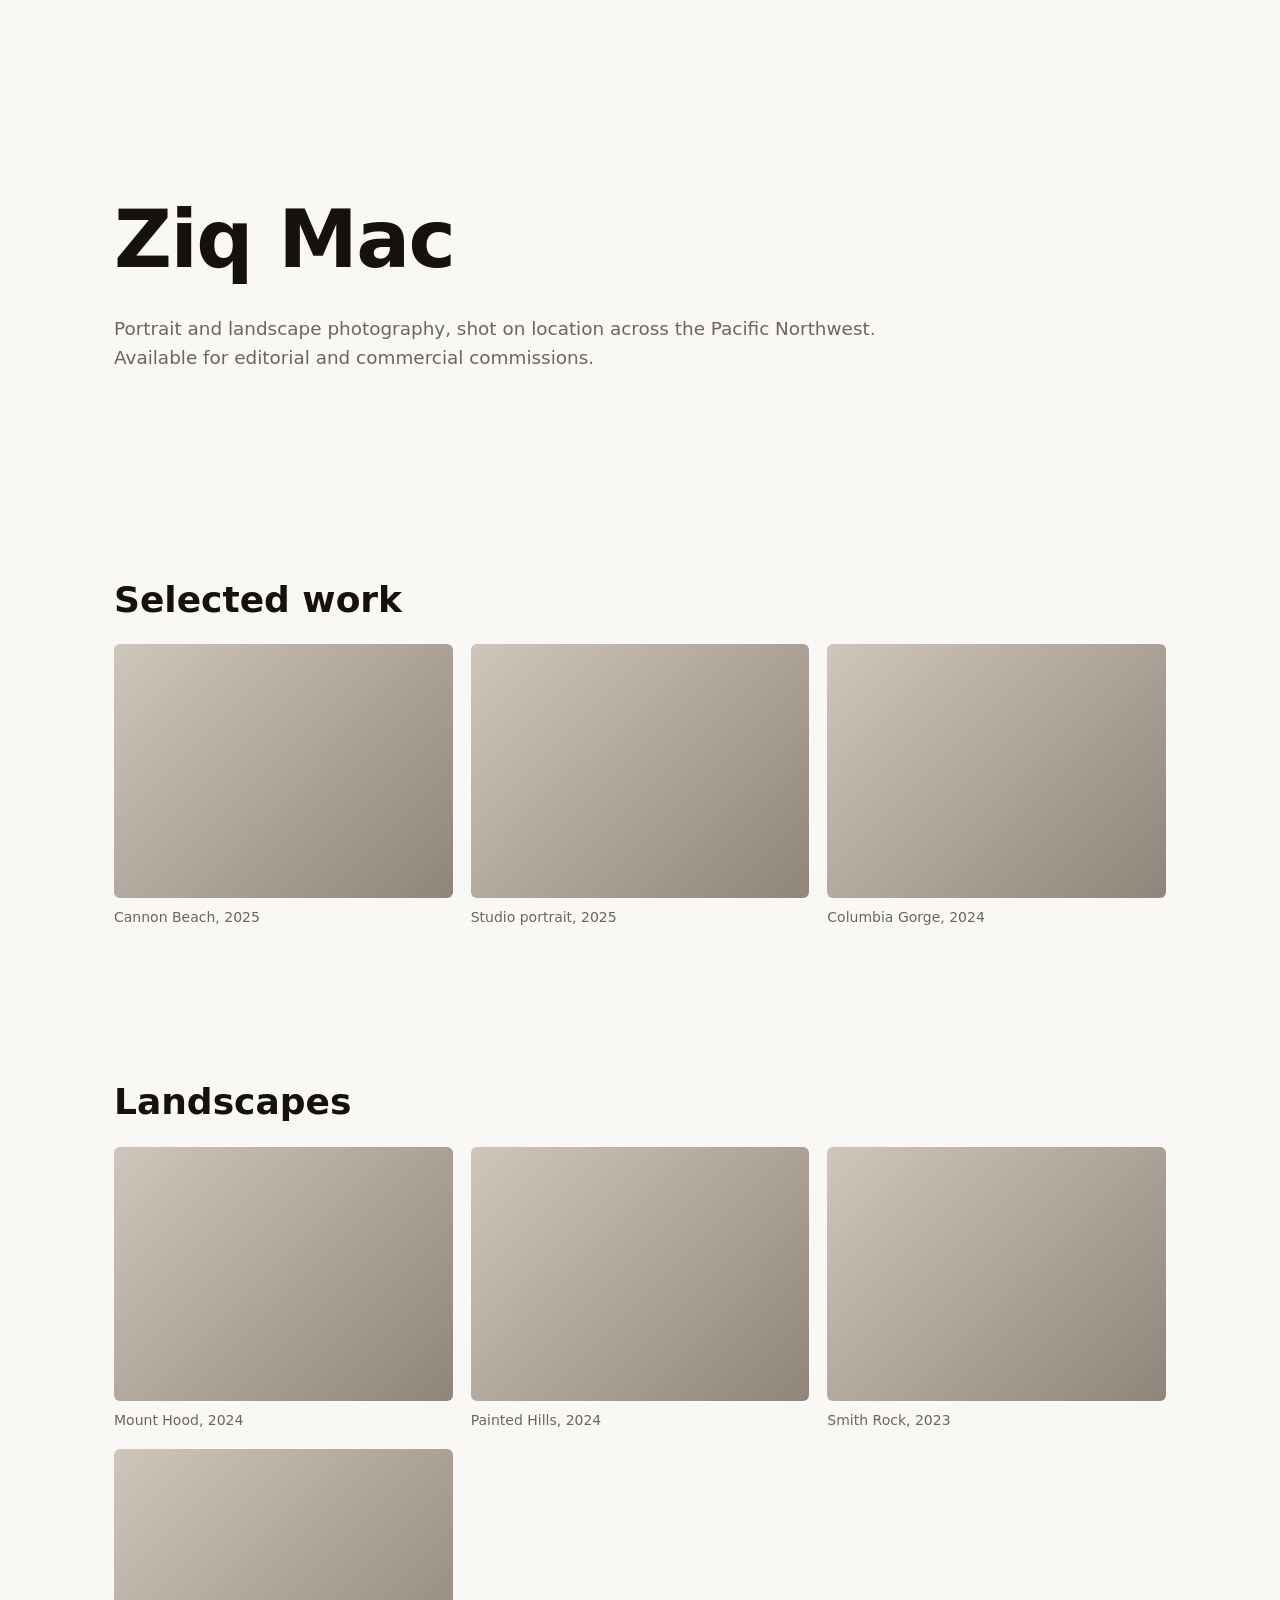
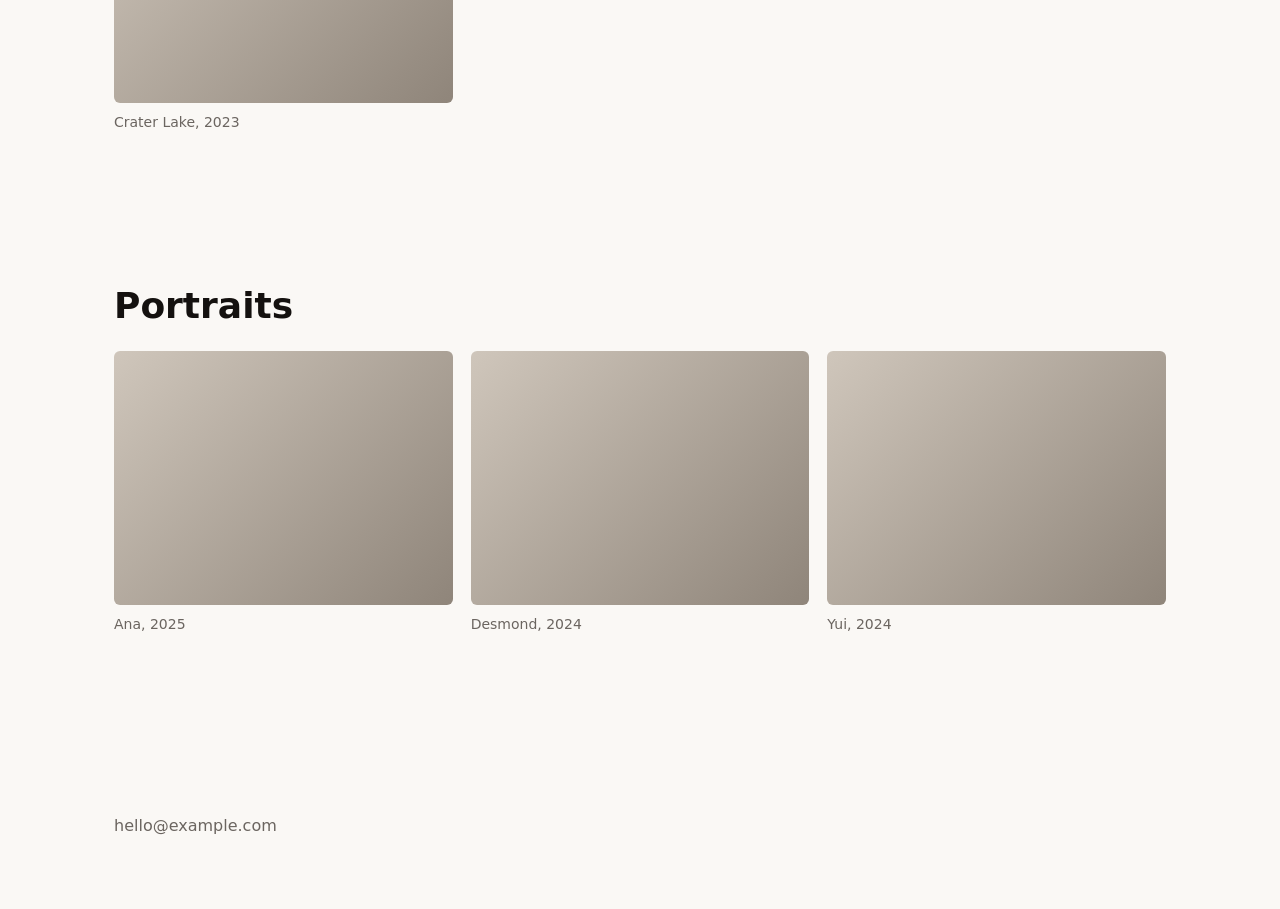
==== index.html @ cffafcbe "Add scroll-driven falling camera demo for photographer site Reference implementation of a decorative" ====
<!doctype html>
<html lang="en">
<head>
<meta charset="utf-8">
<meta name="viewport" content="width=device-width, initial-scale=1">
<title>Ziq Mac — Photography</title>
<meta name="description" content="Portfolio of Ziq Mac, photographer. Portraits, landscapes and editorial work.">
<link rel="canonical" href="https://example.com/">

<style>
  :root {
    --ink: #14110f;
    --paper: #faf8f5;
    --muted: #6b6560;
    --measure: 68ch;
  }

  * { box-sizing: border-box; }

  body {
    margin: 0;
    background: var(--paper);
    color: var(--ink);
    font: 16px/1.6 ui-sans-serif, system-ui, -apple-system, "Segoe UI", sans-serif;
  }

  .wrap { max-width: 1100px; margin: 0 auto; padding: 0 24px; }

  header { padding: 22vh 0 14vh; }
  h1 { font-size: clamp(2.5rem, 8vw, 5rem); line-height: 1.05; margin: 0 0 .4em; letter-spacing: -0.02em; }
  .lede { max-width: var(--measure); color: var(--muted); font-size: 1.15rem; margin: 0; }

  section { padding: 8vh 0; }
  h2 { font-size: clamp(1.5rem, 3vw, 2.25rem); margin: 0 0 1rem; }

  .grid {
    display: grid;
    grid-template-columns: repeat(auto-fill, minmax(260px, 1fr));
    gap: 18px;
  }

  /* Reserving the box up front is what keeps CLS at zero. The real <img> below
     does the same job via its width/height attributes. */
  figure { margin: 0; }
  .shot {
    aspect-ratio: 4 / 3;
    border-radius: 6px;
    background: linear-gradient(135deg, #cfc6bb, #8f857a);
  }
  figcaption { color: var(--muted); font-size: .875rem; padding-top: .5rem; }

  /* Sections far below the fold skip layout/paint until they're near the
     viewport. contain-intrinsic-size supplies a placeholder height so the
     scrollbar doesn't jump. */
  .deferred {
    content-visibility: auto;
    contain-intrinsic-size: auto 900px;
  }

  /* ---------------------------------------------------------------------
     The falling camera.

     Rules that keep this free:
       - position: fixed        -> outside normal flow, so it can never shift
                                   the page content or cause layout shift
       - pointer-events: none   -> never intercepts a click on a photo
       - only transform/opacity -> compositor-only, no layout, no repaint
       - aria-hidden in markup  -> decorative, invisible to screen readers
                                   and to a crawler reading the page
     --------------------------------------------------------------------- */
  .camera {
    position: fixed;
    top: 0;
    right: clamp(12px, 6vw, 90px);
    width: clamp(48px, 7vw, 96px);
    z-index: 1;
    pointer-events: none;
    opacity: .5;
    transform: translate3d(0, -25vh, 0);
  }

  @keyframes camera-fall {
    from { transform: translate3d(0, -25vh, 0) rotate(-12deg); }
    to   { transform: translate3d(0, 100vh, 0) rotate(700deg); }
  }

  /* Gate the CSS animation behind @supports. Without the gate, a browser that
     ignores animation-timeline would run camera-fall on the normal document
     timeline at its default 0s duration and snap straight to the end frame. */
  @supports (animation-timeline: scroll()) {
    .camera {
      animation: camera-fall linear both;
      animation-timeline: scroll(root block);
    }
  }

  /* Not optional. Some people get motion sick; others just turned it off. */
  @media (prefers-reduced-motion: reduce) {
    .camera { display: none; }
  }

  /* Phones: least headroom, smallest screen, and the camera would drift right
     over the photos. Drop it. */
  @media (max-width: 640px) {
    .camera { display: none; }
  }

  footer { padding: 10vh 0 6vh; color: var(--muted); }
</style>
</head>
<body>

<!-- Decorative only: aria-hidden + focusable="false" keep it out of the
     accessibility tree, and it carries no text a crawler could index. -->
<svg class="camera" data-camera aria-hidden="true" focusable="false"
     viewBox="0 0 64 48" fill="none" xmlns="http://www.w3.org/2000/svg">
  <rect x="1" y="9" width="62" height="38" rx="6" fill="#14110f"/>
  <path d="M20 9l4-6h16l4 6z" fill="#14110f"/>
  <circle cx="32" cy="28" r="13" fill="#faf8f5"/>
  <circle cx="32" cy="28" r="9" fill="#14110f"/>
  <circle cx="32" cy="28" r="4.5" fill="#3d5a80"/>
  <circle cx="28.5" cy="24.5" r="1.8" fill="#faf8f5" opacity=".8"/>
  <rect x="50" y="14" width="8" height="4" rx="2" fill="#faf8f5" opacity=".75"/>
</svg>

<div class="wrap">

  <header>
    <h1>Ziq Mac</h1>
    <p class="lede">
      Portrait and landscape photography, shot on location across the Pacific
      Northwest. Available for editorial and commercial commissions.
    </p>
  </header>

  <!-- Real content lives in the HTML, visible by default. Nothing here depends
       on JavaScript running or on a scroll event firing. -->
  <main>
    <section>
      <h2>Selected work</h2>
      <div class="grid">
        <figure><div class="shot"></div><figcaption>Cannon Beach, 2025</figcaption></figure>
        <figure><div class="shot"></div><figcaption>Studio portrait, 2025</figcaption></figure>
        <figure><div class="shot"></div><figcaption>Columbia Gorge, 2024</figcaption></figure>
      </div>

      <!-- How the placeholders above would look as real photos.
           - width/height  : reserves the box, prevents layout shift
           - fetchpriority : only on the one hero image, never more
           - loading=lazy  : everything below the fold
           - AVIF -> WebP -> JPEG so old browsers still get something

      <picture>
        <source srcset="/img/beach-800.avif 800w, /img/beach-1600.avif 1600w"
                sizes="(max-width: 700px) 100vw, 33vw" type="image/avif">
        <source srcset="/img/beach-800.webp 800w, /img/beach-1600.webp 1600w"
                sizes="(max-width: 700px) 100vw, 33vw" type="image/webp">
        <img src="/img/beach-800.jpg" width="1600" height="1200"
             loading="lazy" decoding="async"
             alt="Sea stacks at low tide, Cannon Beach, at sunrise">
      </picture>
      -->
    </section>

    <section class="deferred">
      <h2>Landscapes</h2>
      <div class="grid">
        <figure><div class="shot"></div><figcaption>Mount Hood, 2024</figcaption></figure>
        <figure><div class="shot"></div><figcaption>Painted Hills, 2024</figcaption></figure>
        <figure><div class="shot"></div><figcaption>Smith Rock, 2023</figcaption></figure>
        <figure><div class="shot"></div><figcaption>Crater Lake, 2023</figcaption></figure>
      </div>
    </section>

    <section class="deferred">
      <h2>Portraits</h2>
      <div class="grid">
        <figure><div class="shot"></div><figcaption>Ana, 2025</figcaption></figure>
        <figure><div class="shot"></div><figcaption>Desmond, 2024</figcaption></figure>
        <figure><div class="shot"></div><figcaption>Yui, 2024</figcaption></figure>
      </div>
    </section>
  </main>

  <footer>
    <p>hello@example.com</p>
  </footer>

</div>

<script>
/* Fallback for browsers without scroll-driven CSS animations.
   Everything above already works without this file loading at all — the camera
   simply sits still. That is the point: the animation is an enhancement. */
(function () {
  var camera = document.querySelector('[data-camera]');
  if (!camera) return;

  var reduced = window.matchMedia('(prefers-reduced-motion: reduce)').matches;
  var native = window.CSS && CSS.supports && CSS.supports('animation-timeline: scroll()');
  if (reduced || native) return;

  var ticking = false;

  function paint() {
    ticking = false;
    // scrollY and innerHeight are cheap. Reading offsetTop or
    // getBoundingClientRect() here instead would force a synchronous layout on
    // every frame — that is the classic scroll-jank bug.
    var max = document.documentElement.scrollHeight - window.innerHeight;
    var p = max > 0 ? Math.min(1, window.scrollY / max) : 0;
    camera.style.transform =
      'translate3d(0, ' + (-25 + p * 125) + 'vh, 0) rotate(' + (-12 + p * 712) + 'deg)';
  }

  // Coalesce a burst of scroll events into one write per animation frame.
  function onScroll() {
    if (!ticking) {
      ticking = true;
      requestAnimationFrame(paint);
    }
  }

  addEventListener('scroll', onScroll, { passive: true });
  addEventListener('resize', onScroll, { passive: true });
  paint();
})();
</script>

</body>
</html>
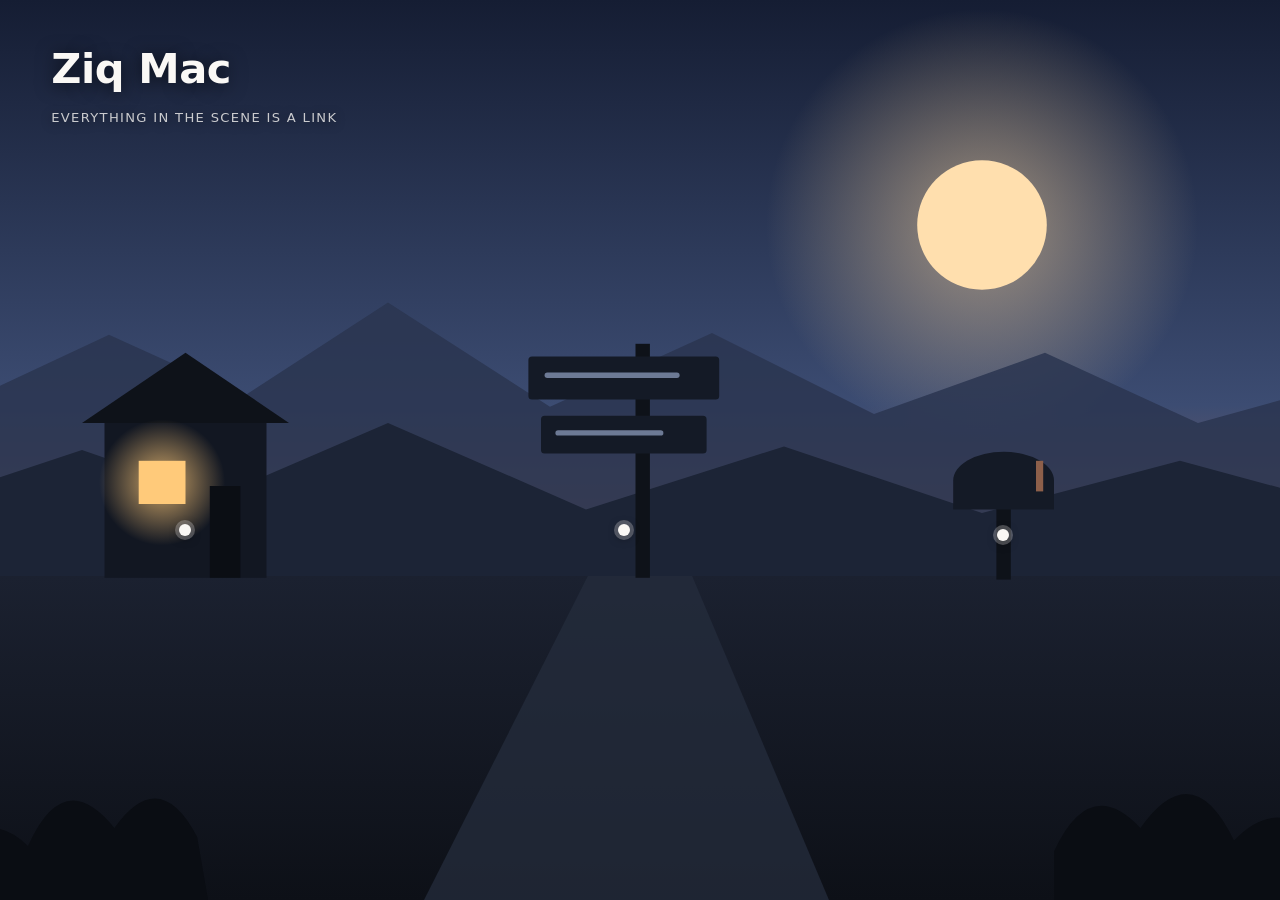
==== commit 073df7af: "Make the homepage a picture with hotspot navigation The homepage is now a single full-bleed image wh" ====
--- a/index.html
+++ b/index.html
@@ -6,224 +6,289 @@
 <title>Ziq Mac — Photography</title>
 <meta name="description" content="Portfolio of Ziq Mac, photographer. Portraits, landscapes and editorial work.">
 <link rel="canonical" href="https://example.com/">
+<link rel="preload" as="image" href="assets/home.svg">
 
 <style>
   :root {
-    --ink: #14110f;
     --paper: #faf8f5;
-    --muted: #6b6560;
-    --measure: 68ch;
+    --backdrop: #0d1017;
+
+    /* Aspect ratio of the homepage image (width / height). The scene is
+       1600x1000, so 1.6. Change this if you swap in a photo of a different
+       shape — the hotspots are positioned against this box, so they stay
+       glued to the picture at every viewport size. */
+    --ar: 1.6;
   }
 
   * { box-sizing: border-box; }
+
+  html, body { height: 100%; }
 
   body {
     margin: 0;
+    background: var(--backdrop);
+    color: var(--paper);
+    font: 16px/1.6 ui-sans-serif, system-ui, -apple-system, "Segoe UI", sans-serif;
+    overflow: hidden;
+  }
+
+  /* The stage fills the viewport and crops the overflow; the frame inside it
+     keeps the image's exact aspect ratio. Sizing the frame to cover — rather
+     than using object-fit on the <img> — is what lets percentage-positioned
+     hotspots track the picture, because they share the frame's coordinate
+     space no matter which axis is doing the cropping. */
+  .stage {
+    position: fixed;
+    inset: 0;
+    overflow: hidden;
+  }
+
+  /* Centred with position + transform rather than grid or flex centring: when
+     the frame is larger than the viewport — which is the whole point of a
+     cover crop — a centred grid item gets pinned to the start edge instead of
+     overflowing evenly, and the crop then eats the bottom of the picture
+     rather than a strip off each side. */
+  .frame {
+    position: absolute;
+    top: 50%;
+    left: 50%;
+    transform: translate(-50%, -50%);
+    aspect-ratio: var(--ar);
+    width: max(100vw, calc(100vh * var(--ar)));
+    width: max(100svw, calc(100svh * var(--ar)));
+  }
+
+  .photo {
+    display: block;
+    width: 100%;
+    height: 100%;
+    object-fit: cover;
+  }
+
+  /* --- Navigation ------------------------------------------------------
+     One list of real links, laid out two ways: as hotspots over the picture
+     on a large screen, as a bar along the bottom on a small one. Same markup
+     either way, so keyboard and screen-reader users get the same nav as
+     everyone else and there are no duplicate links to tab through. */
+
+  .nav ul {
+    list-style: none;
+    margin: 0;
+    padding: 0;
+  }
+
+  .nav li {
+    position: absolute;
+    left: var(--x);
+    top: var(--y);
+    width: var(--w);
+    height: var(--h);
+  }
+
+  .nav a {
+    position: absolute;
+    inset: 0;
+    display: grid;
+    align-content: end;
+    justify-items: center;
+    gap: 8px;
+    padding-bottom: 6px;
+    color: var(--paper);
+    text-decoration: none;
+    border-radius: 10px;
+  }
+
+  /* The dot is the affordance: without it nothing on a photograph looks
+     clickable. It sits at the bottom edge of the hotspot so it reads as a
+     marker pinned to the thing behind it. */
+  .dot {
+    width: 12px;
+    height: 12px;
+    border-radius: 50%;
     background: var(--paper);
-    color: var(--ink);
-    font: 16px/1.6 ui-sans-serif, system-ui, -apple-system, "Segoe UI", sans-serif;
-  }
-
-  .wrap { max-width: 1100px; margin: 0 auto; padding: 0 24px; }
-
-  header { padding: 22vh 0 14vh; }
-  h1 { font-size: clamp(2.5rem, 8vw, 5rem); line-height: 1.05; margin: 0 0 .4em; letter-spacing: -0.02em; }
-  .lede { max-width: var(--measure); color: var(--muted); font-size: 1.15rem; margin: 0; }
-
-  section { padding: 8vh 0; }
-  h2 { font-size: clamp(1.5rem, 3vw, 2.25rem); margin: 0 0 1rem; }
-
-  .grid {
-    display: grid;
-    grid-template-columns: repeat(auto-fill, minmax(260px, 1fr));
-    gap: 18px;
-  }
-
-  /* Reserving the box up front is what keeps CLS at zero. The real <img> below
-     does the same job via its width/height attributes. */
-  figure { margin: 0; }
-  .shot {
-    aspect-ratio: 4 / 3;
-    border-radius: 6px;
-    background: linear-gradient(135deg, #cfc6bb, #8f857a);
-  }
-  figcaption { color: var(--muted); font-size: .875rem; padding-top: .5rem; }
-
-  /* Sections far below the fold skip layout/paint until they're near the
-     viewport. contain-intrinsic-size supplies a placeholder height so the
-     scrollbar doesn't jump. */
-  .deferred {
-    content-visibility: auto;
-    contain-intrinsic-size: auto 900px;
-  }
-
-  /* ---------------------------------------------------------------------
-     The falling camera.
-
-     Rules that keep this free:
-       - position: fixed        -> outside normal flow, so it can never shift
-                                   the page content or cause layout shift
-       - pointer-events: none   -> never intercepts a click on a photo
-       - only transform/opacity -> compositor-only, no layout, no repaint
-       - aria-hidden in markup  -> decorative, invisible to screen readers
-                                   and to a crawler reading the page
-     --------------------------------------------------------------------- */
-  .camera {
+    box-shadow: 0 0 0 4px rgb(250 248 245 / .25), 0 2px 10px rgb(0 0 0 / .5);
+    transition: transform .18s ease, box-shadow .18s ease;
+  }
+
+  .label {
+    font-size: .8rem;
+    letter-spacing: .12em;
+    text-transform: uppercase;
+    padding: 5px 12px;
+    border-radius: 999px;
+    background: rgb(13 16 23 / .68);
+    backdrop-filter: blur(6px);
+    white-space: nowrap;
+    opacity: 0;
+    transform: translateY(4px);
+    transition: opacity .18s ease, transform .18s ease;
+  }
+
+  .nav a:hover .label,
+  .nav a:focus-visible .label { opacity: 1; transform: none; }
+
+  .nav a:hover .dot,
+  .nav a:focus-visible .dot {
+    transform: scale(1.45);
+    box-shadow: 0 0 0 8px rgb(250 248 245 / .2), 0 2px 14px rgb(0 0 0 / .55);
+  }
+
+  .nav a:focus-visible {
+    outline: 2px solid var(--paper);
+    outline-offset: 4px;
+  }
+
+  @keyframes pulse {
+    0%, 100% { box-shadow: 0 0 0 4px rgb(250 248 245 / .25), 0 2px 10px rgb(0 0 0 / .5); }
+    50%      { box-shadow: 0 0 0 11px rgb(250 248 245 / 0), 0 2px 10px rgb(0 0 0 / .5); }
+  }
+
+  /* A slow pulse, staggered per marker, says "these are live" on first
+     landing. Stops on interaction so it never competes with the hover state. */
+  .nav a:not(:hover):not(:focus-visible) .dot { animation: pulse 3.2s ease-in-out infinite; }
+  .nav li:nth-child(2) .dot { animation-delay: .5s; }
+  .nav li:nth-child(3) .dot { animation-delay: 1s; }
+
+  /* Anchored to the stage, not the frame: the frame is the part that gets
+     cropped, so a wordmark inside it walks off the screen the moment the
+     viewport is narrower than the picture. */
+  .wordmark {
+    position: absolute;
+    top: clamp(20px, 4vh, 44px);
+    left: clamp(20px, 4vw, 56px);
+    z-index: 2;
+  }
+
+  .wordmark h1 {
+    margin: 0;
+    font-size: clamp(1.5rem, 3.4vw, 2.6rem);
+    letter-spacing: -0.01em;
+    text-shadow: 0 2px 18px rgb(0 0 0 / .6);
+  }
+
+  .wordmark p {
+    margin: .35em 0 0;
+    font-size: .82rem;
+    letter-spacing: .1em;
+    text-transform: uppercase;
+    opacity: .78;
+    text-shadow: 0 2px 12px rgb(0 0 0 / .7);
+  }
+
+  /* Touch devices have no hover, so the labels have to be there from the
+     start or the hotspots are a guessing game. */
+  @media (hover: none) {
+    .label { opacity: 1; transform: none; }
+  }
+
+  /* When the viewport is narrower than the picture, covering the screen crops
+     the sides off — and a hotspot you cannot see is not navigation. The
+     leftmost hotspot starts at 11.2%, which survives the crop down to a
+     viewport ratio of about 1.24; below that, and on any small screen, the
+     same links become an ordinary bar.
+
+     If you swap in an image with a different --ar, or move a hotspot closer to
+     an edge, recompute this breakpoint — see README. */
+  @media (max-width: 720px), (max-aspect-ratio: 5 / 4) {
+    .nav {
+      position: fixed;
+      inset: auto 0 0 0;
+      z-index: 2;
+      background: linear-gradient(to top, rgb(13 16 23 / .92), rgb(13 16 23 / 0));
+      padding: 48px 16px 20px;
+    }
+    .nav ul {
+      display: flex;
+      justify-content: center;
+      flex-wrap: wrap;
+      gap: 10px;
+    }
+    .nav li { position: static; width: auto; height: auto; }
+    .nav a { position: static; padding: 0; }
+    .dot { display: none; }
+    .label { opacity: 1; transform: none; font-size: .78rem; padding: 9px 16px; }
+
+    /* The hint is about the hotspots. In bar layout there are none to hint at. */
+    .wordmark p { display: none; }
+  }
+
+  @media (prefers-reduced-motion: reduce) {
+    .dot, .label, .nav a .dot { animation: none; transition: none; }
+  }
+
+  /* Turned on by adding ?edit to the URL — see README. */
+  .editing .nav li { outline: 1px dashed rgb(250 248 245 / .8); }
+  .editing .label { opacity: 1; transform: none; }
+  .readout {
     position: fixed;
-    top: 0;
-    right: clamp(12px, 6vw, 90px);
-    width: clamp(48px, 7vw, 96px);
-    z-index: 1;
-    pointer-events: none;
-    opacity: .5;
-    transform: translate3d(0, -25vh, 0);
-  }
-
-  @keyframes camera-fall {
-    from { transform: translate3d(0, -25vh, 0) rotate(-12deg); }
-    to   { transform: translate3d(0, 100vh, 0) rotate(700deg); }
-  }
-
-  /* Gate the CSS animation behind @supports. Without the gate, a browser that
-     ignores animation-timeline would run camera-fall on the normal document
-     timeline at its default 0s duration and snap straight to the end frame. */
-  @supports (animation-timeline: scroll()) {
-    .camera {
-      animation: camera-fall linear both;
-      animation-timeline: scroll(root block);
-    }
-  }
-
-  /* Not optional. Some people get motion sick; others just turned it off. */
-  @media (prefers-reduced-motion: reduce) {
-    .camera { display: none; }
-  }
-
-  /* Phones: least headroom, smallest screen, and the camera would drift right
-     over the photos. Drop it. */
-  @media (max-width: 640px) {
-    .camera { display: none; }
-  }
-
-  footer { padding: 10vh 0 6vh; color: var(--muted); }
+    left: 50%;
+    bottom: 16px;
+    transform: translateX(-50%);
+    z-index: 3;
+    font: 13px/1.4 ui-monospace, SFMono-Regular, Menlo, monospace;
+    background: rgb(13 16 23 / .9);
+    padding: 8px 14px;
+    border-radius: 8px;
+  }
 </style>
 </head>
 <body>
 
-<!-- Decorative only: aria-hidden + focusable="false" keep it out of the
-     accessibility tree, and it carries no text a crawler could index. -->
-<svg class="camera" data-camera aria-hidden="true" focusable="false"
-     viewBox="0 0 64 48" fill="none" xmlns="http://www.w3.org/2000/svg">
-  <rect x="1" y="9" width="62" height="38" rx="6" fill="#14110f"/>
-  <path d="M20 9l4-6h16l4 6z" fill="#14110f"/>
-  <circle cx="32" cy="28" r="13" fill="#faf8f5"/>
-  <circle cx="32" cy="28" r="9" fill="#14110f"/>
-  <circle cx="32" cy="28" r="4.5" fill="#3d5a80"/>
-  <circle cx="28.5" cy="24.5" r="1.8" fill="#faf8f5" opacity=".8"/>
-  <rect x="50" y="14" width="8" height="4" rx="2" fill="#faf8f5" opacity=".75"/>
-</svg>
-
-<div class="wrap">
-
-  <header>
+<div class="stage">
+  <div class="frame">
+
+    <img class="photo" src="assets/home.svg" width="1600" height="1000"
+         fetchpriority="high" decoding="async"
+         alt="A cabin, a signpost and a mailbox on a hillside at dusk.">
+
+    <nav class="nav" aria-label="Main">
+      <ul>
+        <li style="--x:11.2%; --y:38.5%; --w:14.4%; --h:26%">
+          <a href="about.html"><span class="dot"></span><span class="label">About</span></a>
+        </li>
+        <li style="--x:42%; --y:38%; --w:13.8%; --h:26.5%">
+          <a href="work.html"><span class="dot"></span><span class="label">Work</span></a>
+        </li>
+        <li style="--x:71.2%; --y:50%; --w:8%; --h:15%">
+          <a href="contact.html"><span class="dot"></span><span class="label">Contact</span></a>
+        </li>
+      </ul>
+    </nav>
+
+  </div>
+
+  <div class="wordmark">
     <h1>Ziq Mac</h1>
-    <p class="lede">
-      Portrait and landscape photography, shot on location across the Pacific
-      Northwest. Available for editorial and commercial commissions.
-    </p>
-  </header>
-
-  <!-- Real content lives in the HTML, visible by default. Nothing here depends
-       on JavaScript running or on a scroll event firing. -->
-  <main>
-    <section>
-      <h2>Selected work</h2>
-      <div class="grid">
-        <figure><div class="shot"></div><figcaption>Cannon Beach, 2025</figcaption></figure>
-        <figure><div class="shot"></div><figcaption>Studio portrait, 2025</figcaption></figure>
-        <figure><div class="shot"></div><figcaption>Columbia Gorge, 2024</figcaption></figure>
-      </div>
-
-      <!-- How the placeholders above would look as real photos.
-           - width/height  : reserves the box, prevents layout shift
-           - fetchpriority : only on the one hero image, never more
-           - loading=lazy  : everything below the fold
-           - AVIF -> WebP -> JPEG so old browsers still get something
-
-      <picture>
-        <source srcset="/img/beach-800.avif 800w, /img/beach-1600.avif 1600w"
-                sizes="(max-width: 700px) 100vw, 33vw" type="image/avif">
-        <source srcset="/img/beach-800.webp 800w, /img/beach-1600.webp 1600w"
-                sizes="(max-width: 700px) 100vw, 33vw" type="image/webp">
-        <img src="/img/beach-800.jpg" width="1600" height="1200"
-             loading="lazy" decoding="async"
-             alt="Sea stacks at low tide, Cannon Beach, at sunrise">
-      </picture>
-      -->
-    </section>
-
-    <section class="deferred">
-      <h2>Landscapes</h2>
-      <div class="grid">
-        <figure><div class="shot"></div><figcaption>Mount Hood, 2024</figcaption></figure>
-        <figure><div class="shot"></div><figcaption>Painted Hills, 2024</figcaption></figure>
-        <figure><div class="shot"></div><figcaption>Smith Rock, 2023</figcaption></figure>
-        <figure><div class="shot"></div><figcaption>Crater Lake, 2023</figcaption></figure>
-      </div>
-    </section>
-
-    <section class="deferred">
-      <h2>Portraits</h2>
-      <div class="grid">
-        <figure><div class="shot"></div><figcaption>Ana, 2025</figcaption></figure>
-        <figure><div class="shot"></div><figcaption>Desmond, 2024</figcaption></figure>
-        <figure><div class="shot"></div><figcaption>Yui, 2024</figcaption></figure>
-      </div>
-    </section>
-  </main>
-
-  <footer>
-    <p>hello@example.com</p>
-  </footer>
+    <p>Everything in the scene is a link</p>
+  </div>
 
 </div>
 
 <script>
-/* Fallback for browsers without scroll-driven CSS animations.
-   Everything above already works without this file loading at all — the camera
-   simply sits still. That is the point: the animation is an enhancement. */
+/* Hotspot placement helper. Load the page with ?edit to outline the hotspots
+   and read out the coordinates of wherever you click, as percentages of the
+   image — paste those straight into the --x / --y variables above. Does
+   nothing at all on the normal URL. */
 (function () {
-  var camera = document.querySelector('[data-camera]');
-  if (!camera) return;
-
-  var reduced = window.matchMedia('(prefers-reduced-motion: reduce)').matches;
-  var native = window.CSS && CSS.supports && CSS.supports('animation-timeline: scroll()');
-  if (reduced || native) return;
-
-  var ticking = false;
-
-  function paint() {
-    ticking = false;
-    // scrollY and innerHeight are cheap. Reading offsetTop or
-    // getBoundingClientRect() here instead would force a synchronous layout on
-    // every frame — that is the classic scroll-jank bug.
-    var max = document.documentElement.scrollHeight - window.innerHeight;
-    var p = max > 0 ? Math.min(1, window.scrollY / max) : 0;
-    camera.style.transform =
-      'translate3d(0, ' + (-25 + p * 125) + 'vh, 0) rotate(' + (-12 + p * 712) + 'deg)';
-  }
-
-  // Coalesce a burst of scroll events into one write per animation frame.
-  function onScroll() {
-    if (!ticking) {
-      ticking = true;
-      requestAnimationFrame(paint);
-    }
-  }
-
-  addEventListener('scroll', onScroll, { passive: true });
-  addEventListener('resize', onScroll, { passive: true });
-  paint();
+  if (!/(^|[?&])edit(=|&|$)/.test(location.search)) return;
+
+  var frame = document.querySelector('.frame');
+  document.body.classList.add('editing');
+
+  var readout = document.createElement('div');
+  readout.className = 'readout';
+  readout.textContent = 'edit mode — click the picture to read coordinates';
+  document.body.appendChild(readout);
+
+  frame.addEventListener('click', function (e) {
+    e.preventDefault();
+    var box = frame.getBoundingClientRect();
+    var x = ((e.clientX - box.left) / box.width) * 100;
+    var y = ((e.clientY - box.top) / box.height) * 100;
+    var text = '--x:' + x.toFixed(1) + '%; --y:' + y.toFixed(1) + '%';
+    readout.textContent = text;
+    if (navigator.clipboard) navigator.clipboard.writeText(text).catch(function () {});
+  });
 })();
 </script>
 
